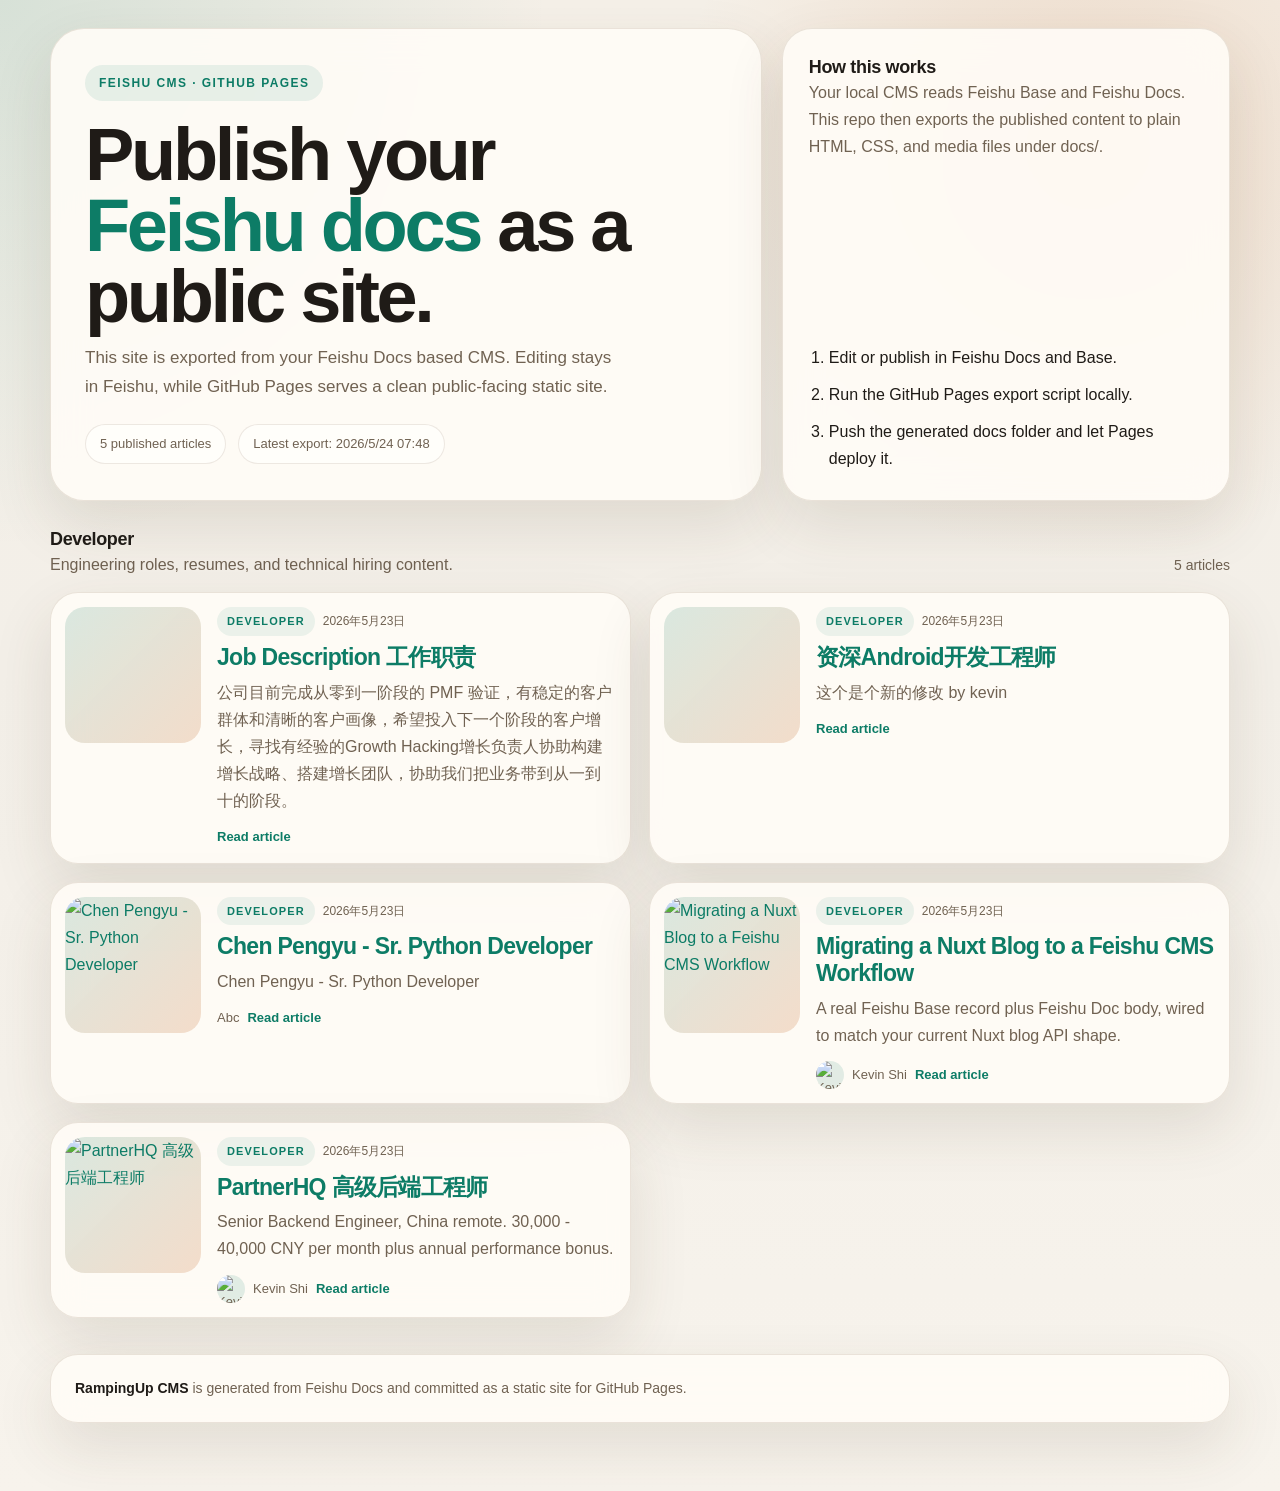
==== docs/index.html @ 3e1db4a0 "Add GitHub Pages export for Feishu CMS" ====
<!DOCTYPE html>
<html lang="zh-CN">
<head>
  <meta charset="utf-8" />
  <meta name="viewport" content="width=device-width, initial-scale=1" />
  <title>RampingUp CMS | Feishu Docs to GitHub Pages</title>
  <meta name="description" content="A Feishu Docs powered blog, exported as a static site for GitHub Pages." />
  <link rel="canonical" href="https://szrunworld.github.io/RampingUpCMS/" />
  <meta property="og:title" content="RampingUp CMS | Feishu Docs to GitHub Pages" />
  <meta property="og:description" content="A Feishu Docs powered blog, exported as a static site for GitHub Pages." />
  <meta property="og:type" content="article" />
  <meta property="og:url" content="https://szrunworld.github.io/RampingUpCMS/" />
  <link rel="stylesheet" href="./assets/site.css" />
</head>
<body class="">

      <main class="shell">
        <section class="site-hero">
          <div class="hero-card">
            <span class="hero-badge">Feishu CMS · GitHub Pages</span>
            <h1>Publish your <span>Feishu docs</span> as a public site.</h1>
            <p>This site is exported from your Feishu Docs based CMS. Editing stays in Feishu, while GitHub Pages serves a clean public-facing static site.</p>
            <div class="hero-meta">
              <span class="hero-pill">5 published articles</span>
              <span class="hero-pill">Latest export: 2026/5/24 07:48</span>
            </div>
          </div>
          <aside class="hero-side">
            <div>
              <h2>How this works</h2>
              <p>Your local CMS reads Feishu Base and Feishu Docs. This repo then exports the published content to plain HTML, CSS, and media files under docs/.</p>
            </div>
            <ol>
              <li>Edit or publish in Feishu Docs and Base.</li>
              <li>Run the GitHub Pages export script locally.</li>
              <li>Push the generated docs folder and let Pages deploy it.</li>
            </ol>
          </aside>
        </section>

        <section class="section-block">
    <div class="section-header">
      <div>
        <h2 class="section-title">Developer</h2>
        <p class="section-copy">Engineering roles, resumes, and technical hiring content.</p>
      </div>
      <div class="section-note">5 articles</div>
    </div>
    <div class="cards">
      <a class="post-card surface" href="./posts/job-description/">
    <div class="post-card__cover" aria-hidden="true"></div>
    <div class="post-card__body">
      <div class="post-card__eyebrow">
        <span class="post-card__tag">Developer</span>
        <span class="post-card__date">2026年5月23日</span>
      </div>
      <h3>Job Description 工作职责</h3>
      <p>公司目前完成从零到一阶段的 PMF 验证，有稳定的客户群体和清晰的客户画像，希望投入下一个阶段的客户增长，寻找有经验的Growth Hacking增长负责人协助构建增长战略、搭建增长团队，协助我们把业务带到从一到十的阶段。</p>
      <div class="post-card__meta">
        
        <span class="post-card__cta">Read article</span>
      </div>
    </div>
  </a>
<a class="post-card surface" href="./posts/android-2/">
    <div class="post-card__cover" aria-hidden="true"></div>
    <div class="post-card__body">
      <div class="post-card__eyebrow">
        <span class="post-card__tag">Developer</span>
        <span class="post-card__date">2026年5月23日</span>
      </div>
      <h3>资深Android开发工程师</h3>
      <p>这个是个新的修改 by kevin</p>
      <div class="post-card__meta">
        
        <span class="post-card__cta">Read article</span>
      </div>
    </div>
  </a>
<a class="post-card surface" href="./posts/chen-pengyu-sr-python-developer/">
    <img class="post-card__cover" src="https://images.unsplash.com/photo-1519389950473-47ba0277781c?auto=format&amp;fit=crop&amp;w=1200&amp;q=80" alt="Chen Pengyu - Sr. Python Developer" loading="lazy" />
    <div class="post-card__body">
      <div class="post-card__eyebrow">
        <span class="post-card__tag">Developer</span>
        <span class="post-card__date">2026年5月23日</span>
      </div>
      <h3>Chen Pengyu - Sr. Python Developer</h3>
      <p>Chen Pengyu - Sr. Python Developer</p>
      <div class="post-card__meta">
        <span class="post-card__author"><span>Abc</span></span>
        <span class="post-card__cta">Read article</span>
      </div>
    </div>
  </a>
<a class="post-card surface" href="./posts/migrating-a-nuxt-blog-to-feishu-cms/">
    <img class="post-card__cover" src="https://images.unsplash.com/photo-1516321318423-f06f85e504b3?auto=format&amp;fit=crop&amp;w=1200&amp;q=80" alt="Migrating a Nuxt Blog to a Feishu CMS Workflow" loading="lazy" />
    <div class="post-card__body">
      <div class="post-card__eyebrow">
        <span class="post-card__tag">Developer</span>
        <span class="post-card__date">2026年5月23日</span>
      </div>
      <h3>Migrating a Nuxt Blog to a Feishu CMS Workflow</h3>
      <p>A real Feishu Base record plus Feishu Doc body, wired to match your current Nuxt blog API shape.</p>
      <div class="post-card__meta">
        <span class="post-card__author"><img src="https://images.unsplash.com/photo-1545239351-1141bd82e8a6?auto=format&amp;fit=crop&amp;w=200&amp;q=80" alt="Kevin Shi" loading="lazy" /><span>Kevin Shi</span></span>
        <span class="post-card__cta">Read article</span>
      </div>
    </div>
  </a>
<a class="post-card surface" href="./posts/partnerhq-senior-backend-engineer/">
    <img class="post-card__cover" src="https://images.unsplash.com/photo-1519389950473-47ba0277781c?auto=format&amp;fit=crop&amp;w=1200&amp;q=80" alt="PartnerHQ 高级后端工程师" loading="lazy" />
    <div class="post-card__body">
      <div class="post-card__eyebrow">
        <span class="post-card__tag">Developer</span>
        <span class="post-card__date">2026年5月23日</span>
      </div>
      <h3>PartnerHQ 高级后端工程师</h3>
      <p>Senior Backend Engineer, China remote. 30,000 - 40,000 CNY per month plus annual performance bonus.</p>
      <div class="post-card__meta">
        <span class="post-card__author"><img src="https://images.unsplash.com/photo-1545239351-1141bd82e8a6?auto=format&amp;fit=crop&amp;w=200&amp;q=80" alt="Kevin Shi" loading="lazy" /><span>Kevin Shi</span></span>
        <span class="post-card__cta">Read article</span>
      </div>
    </div>
  </a>
    </div>
  </section>
        

        <footer class="site-footer surface">
          <strong>RampingUp CMS</strong> is generated from Feishu Docs and committed as a static site for GitHub Pages.
        </footer>
      </main>
    
</body>
</html>
---- docs/assets/site.css ----
:root {
  --bg: #f3efe8;
  --bg-soft: #fbf8f2;
  --paper: rgba(255, 252, 247, 0.9);
  --paper-strong: #fffaf3;
  --line: rgba(108, 79, 46, 0.14);
  --line-strong: rgba(108, 79, 46, 0.28);
  --text: #1f1b17;
  --muted: #706252;
  --brand: #0d7c66;
  --brand-deep: #085645;
  --accent: #c96f2d;
  --shadow: 0 24px 60px rgba(77, 54, 31, 0.12);
  --radius-xl: 28px;
  --radius-lg: 22px;
  --radius-md: 16px;
}

* {
  box-sizing: border-box;
}

html {
  scroll-behavior: smooth;
}

body {
  margin: 0;
  color: var(--text);
  background:
    radial-gradient(circle at top left, rgba(13, 124, 102, 0.13), transparent 28%),
    radial-gradient(circle at 85% 10%, rgba(201, 111, 45, 0.16), transparent 24%),
    linear-gradient(180deg, #f5f0e8 0%, #f3efe8 45%, #f7f3ec 100%);
  font-family: "Avenir Next", "IBM Plex Sans", "PingFang SC", "Hiragino Sans GB",
    "Noto Sans SC", sans-serif;
  line-height: 1.7;
  -webkit-font-smoothing: antialiased;
  text-rendering: optimizeLegibility;
}

a {
  color: var(--brand);
  text-decoration: none;
}

a:hover {
  color: var(--brand-deep);
}

img {
  max-width: 100%;
}

.shell {
  width: min(1180px, calc(100vw - 32px));
  margin: 0 auto;
  padding: 28px 0 68px;
}

.site-hero {
  display: grid;
  grid-template-columns: minmax(0, 1.35fr) minmax(320px, 0.85fr);
  gap: 20px;
  margin-bottom: 28px;
}

.hero-card,
.hero-side,
.surface {
  border: 1px solid var(--line);
  background: var(--paper);
  box-shadow: var(--shadow);
  backdrop-filter: blur(18px);
}

.hero-card {
  border-radius: 34px;
  padding: 36px 34px;
}

.hero-badge {
  display: inline-flex;
  align-items: center;
  gap: 10px;
  padding: 8px 14px;
  border-radius: 999px;
  background: rgba(13, 124, 102, 0.09);
  color: var(--brand);
  font-size: 12px;
  letter-spacing: 0.12em;
  text-transform: uppercase;
  font-weight: 700;
}

.hero-card h1 {
  margin: 18px 0 12px;
  font-size: clamp(38px, 6vw, 74px);
  line-height: 0.96;
  letter-spacing: -0.045em;
}

.hero-card h1 span {
  color: var(--brand);
}

.hero-card p {
  margin: 0;
  max-width: 56ch;
  font-size: 17px;
  color: var(--muted);
}

.hero-meta {
  display: flex;
  gap: 12px;
  flex-wrap: wrap;
  margin-top: 22px;
}

.hero-pill {
  display: inline-flex;
  align-items: center;
  padding: 8px 14px;
  border-radius: 999px;
  background: rgba(255, 255, 255, 0.56);
  border: 1px solid rgba(108, 79, 46, 0.12);
  font-size: 13px;
  color: var(--muted);
}

.hero-side {
  border-radius: 30px;
  padding: 28px 26px;
  display: flex;
  flex-direction: column;
  gap: 18px;
  justify-content: space-between;
}

.hero-side h2,
.section-title {
  margin: 0;
  font-size: 18px;
  line-height: 1.2;
  letter-spacing: -0.02em;
}

.hero-side p,
.section-copy {
  margin: 0;
  color: var(--muted);
}

.hero-side ol {
  margin: 0;
  padding-left: 20px;
  color: var(--text);
}

.hero-side li + li {
  margin-top: 10px;
}

.section-block {
  margin-bottom: 26px;
}

.section-header {
  display: flex;
  justify-content: space-between;
  gap: 16px;
  align-items: end;
  margin-bottom: 14px;
}

.section-note {
  color: var(--muted);
  font-size: 14px;
}

.section-copy strong {
  color: var(--text);
}

.cards {
  display: grid;
  grid-template-columns: repeat(2, minmax(0, 1fr));
  gap: 18px;
}

.post-card {
  display: grid;
  grid-template-columns: 136px 1fr;
  gap: 16px;
  border-radius: var(--radius-xl);
  overflow: hidden;
  padding: 14px;
  transition: transform 180ms ease, border-color 180ms ease, box-shadow 180ms ease;
}

.post-card:hover {
  transform: translateY(-2px);
  border-color: var(--line-strong);
  box-shadow: 0 24px 50px rgba(77, 54, 31, 0.16);
}

.post-card__cover {
  display: block;
  width: 136px;
  height: 136px;
  object-fit: cover;
  border-radius: 20px;
  background:
    linear-gradient(135deg, rgba(13, 124, 102, 0.15), rgba(201, 111, 45, 0.22));
}

.post-card__body {
  min-width: 0;
}

.post-card__eyebrow {
  display: flex;
  gap: 8px;
  align-items: center;
  flex-wrap: wrap;
  margin-bottom: 8px;
}

.post-card__tag {
  display: inline-flex;
  align-items: center;
  padding: 5px 10px;
  border-radius: 999px;
  background: rgba(13, 124, 102, 0.08);
  color: var(--brand);
  font-size: 11px;
  letter-spacing: 0.1em;
  text-transform: uppercase;
  font-weight: 700;
}

.post-card__date {
  color: var(--muted);
  font-size: 12px;
}

.post-card h3 {
  margin: 0 0 8px;
  font-size: 23px;
  line-height: 1.16;
  letter-spacing: -0.03em;
}

.post-card p {
  margin: 0 0 12px;
  color: var(--muted);
}

.post-card__meta {
  display: flex;
  gap: 8px;
  align-items: center;
  flex-wrap: wrap;
  color: var(--muted);
  font-size: 13px;
}

.post-card__author {
  display: inline-flex;
  align-items: center;
  gap: 8px;
  min-width: 0;
}

.post-card__author img {
  width: 28px;
  height: 28px;
  border-radius: 50%;
  object-fit: cover;
  background: rgba(13, 124, 102, 0.12);
}

.post-card__cta {
  color: var(--brand);
  font-weight: 700;
}

.empty-state {
  padding: 28px 24px;
  border-radius: var(--radius-xl);
  text-align: center;
}

.site-footer {
  margin-top: 36px;
  padding: 22px 24px;
  border-radius: var(--radius-xl);
  color: var(--muted);
  font-size: 14px;
}

.site-footer strong {
  color: var(--text);
}

.article-shell {
  width: min(1040px, calc(100vw - 28px));
}

.article-hero {
  border-radius: 36px;
  padding: 18px;
  overflow: hidden;
}

.article-cover {
  border-radius: 26px;
  width: 100%;
  max-height: 360px;
  object-fit: cover;
  background:
    linear-gradient(135deg, rgba(13, 124, 102, 0.15), rgba(201, 111, 45, 0.22));
}

.article-header {
  padding: 28px 16px 10px;
}

.article-back {
  display: inline-flex;
  align-items: center;
  gap: 8px;
  font-size: 14px;
  color: var(--muted);
}

.article-kicker {
  display: flex;
  flex-wrap: wrap;
  gap: 10px;
  align-items: center;
  margin-top: 18px;
}

.article-title {
  margin: 16px 0 12px;
  font-size: clamp(36px, 5.5vw, 68px);
  line-height: 0.96;
  letter-spacing: -0.05em;
}

.article-subtitle {
  margin: 0;
  font-size: 18px;
  color: var(--muted);
}

.article-meta {
  display: flex;
  justify-content: space-between;
  gap: 18px;
  flex-wrap: wrap;
  align-items: center;
  margin-top: 24px;
}

.author-stack {
  display: flex;
  gap: 10px;
  align-items: center;
  min-width: 0;
}

.author-stack img {
  width: 48px;
  height: 48px;
  border-radius: 50%;
  object-fit: cover;
  background: rgba(13, 124, 102, 0.12);
}

.author-stack__text {
  min-width: 0;
}

.author-stack__text strong,
.author-stack__text span {
  display: block;
}

.author-stack__text span {
  color: var(--muted);
  font-size: 13px;
}

.article-actions {
  display: flex;
  gap: 10px;
  align-items: center;
  flex-wrap: wrap;
}

.action-link {
  display: inline-flex;
  align-items: center;
  justify-content: center;
  min-height: 42px;
  padding: 10px 16px;
  border-radius: 999px;
  border: 1px solid var(--line);
  background: rgba(255, 255, 255, 0.66);
  color: var(--text);
  font-weight: 600;
}

.action-link--primary {
  background: var(--brand);
  border-color: var(--brand);
  color: white;
}

.article-body {
  padding: 30px 16px 6px;
}

.content {
  font-size: 17px;
  color: var(--text);
  word-break: break-word;
}

.content > *:first-child {
  margin-top: 0;
}

.content p,
.content li {
  margin: 0 0 1.1em;
}

.content h1,
.content h2,
.content h3,
.content h4 {
  margin: 1.7em 0 0.65em;
  color: var(--text);
  line-height: 1.12;
  letter-spacing: -0.03em;
}

.content h1 {
  font-size: clamp(30px, 4.2vw, 46px);
}

.content h2 {
  font-size: clamp(24px, 3vw, 34px);
}

.content h3 {
  font-size: clamp(20px, 2.4vw, 26px);
}

.content h4 {
  font-size: 18px;
}

.content ul,
.content ol {
  margin: 0 0 1.25em;
  padding-left: 1.35em;
}

.content blockquote {
  margin: 1.4em 0;
  padding: 14px 18px;
  border-left: 4px solid rgba(13, 124, 102, 0.34);
  background: rgba(13, 124, 102, 0.08);
  border-radius: 0 18px 18px 0;
  color: #26443b;
}

.content code {
  padding: 0.15em 0.45em;
  border-radius: 8px;
  background: rgba(31, 27, 23, 0.08);
  font-family: "SFMono-Regular", "JetBrains Mono", "IBM Plex Mono", monospace;
  font-size: 0.92em;
}

.content pre {
  margin: 1.4em 0;
  padding: 18px;
  overflow: auto;
  border-radius: 20px;
  background: #171717;
  color: #f7f4ee;
}

.content pre code {
  padding: 0;
  background: transparent;
  color: inherit;
}

.content a {
  text-decoration: underline;
  text-decoration-thickness: 0.08em;
  text-underline-offset: 0.18em;
}

.content hr {
  margin: 2em 0;
  border: 0;
  border-top: 1px solid rgba(108, 79, 46, 0.18);
}

.content table {
  width: 100%;
  margin: 1.4em 0;
  border-collapse: collapse;
  overflow: hidden;
  border-radius: 18px;
  border: 1px solid rgba(108, 79, 46, 0.16);
  background: rgba(255, 255, 255, 0.72);
}

.content th,
.content td {
  padding: 12px 14px;
  border-bottom: 1px solid rgba(108, 79, 46, 0.12);
  text-align: left;
  vertical-align: top;
}

.content th {
  background: rgba(13, 124, 102, 0.09);
}

.content img,
.content .feishu-inline-image {
  display: block;
  width: auto;
  max-width: min(100%, 620px);
  max-height: 440px;
  height: auto;
  margin: 1.5em auto;
  border-radius: 18px;
  box-shadow: 0 18px 50px rgba(77, 54, 31, 0.16);
  background: rgba(255, 255, 255, 0.72);
}

.feishu-file-card {
  margin: 1.6em 0;
  padding: 16px 18px;
  border-radius: 20px;
  border: 1px solid rgba(108, 79, 46, 0.16);
  background: rgba(255, 255, 255, 0.72);
}

.feishu-file-card__title {
  font-weight: 700;
  margin-bottom: 8px;
}

.feishu-file-card__meta {
  color: var(--muted);
  font-size: 14px;
  margin-bottom: 10px;
}

.feishu-mention {
  display: inline-flex;
  align-items: center;
  padding: 0.12em 0.55em;
  border-radius: 999px;
  background: rgba(13, 124, 102, 0.08);
  color: var(--brand);
  font-weight: 700;
}

.article-footer {
  margin-top: 28px;
  padding: 18px 0 10px;
  border-top: 1px solid rgba(108, 79, 46, 0.14);
  color: var(--muted);
  font-size: 14px;
}

@media (max-width: 960px) {
  .site-hero,
  .cards,
  .post-card {
    grid-template-columns: 1fr;
  }

  .post-card__cover {
    width: 100%;
    height: 220px;
  }
}

@media (max-width: 720px) {
  .shell {
    width: min(100vw - 20px, 100%);
    padding-top: 18px;
  }

  .hero-card,
  .hero-side,
  .article-hero {
    border-radius: 24px;
  }

  .hero-card,
  .hero-side {
    padding: 24px 20px;
  }

  .article-body,
  .article-header {
    padding-left: 8px;
    padding-right: 8px;
  }

  .article-meta {
    align-items: flex-start;
  }
}
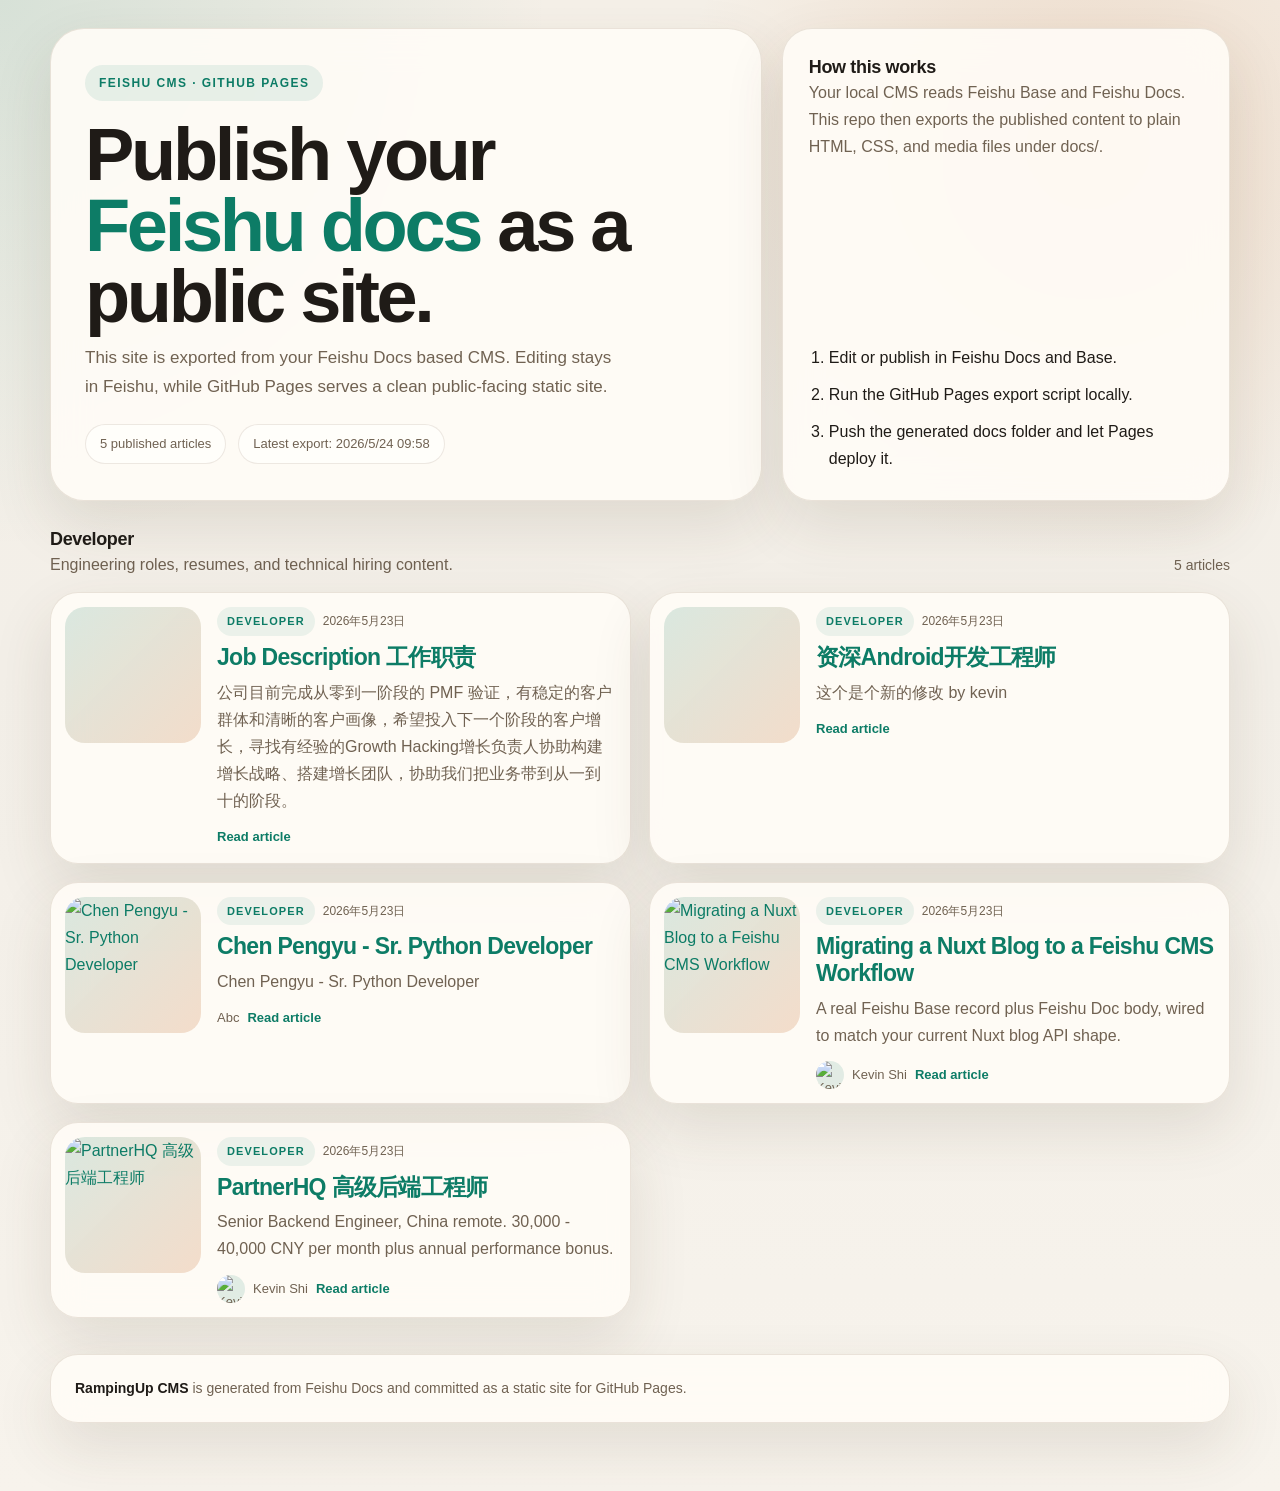
==== commit cb982c64: "Fix public article links and heading markup" ====
--- a/docs/index.html
+++ b/docs/index.html
@@ -22,7 +22,7 @@
             <p>This site is exported from your Feishu Docs based CMS. Editing stays in Feishu, while GitHub Pages serves a clean public-facing static site.</p>
             <div class="hero-meta">
               <span class="hero-pill">5 published articles</span>
-              <span class="hero-pill">Latest export: 2026/5/24 07:48</span>
+              <span class="hero-pill">Latest export: 2026/5/24 09:58</span>
             </div>
           </div>
           <aside class="hero-side">
--- a/docs/assets/site.css
+++ b/docs/assets/site.css
@@ -550,6 +550,17 @@
   background: rgba(255, 255, 255, 0.72);
 }
 
+.content video,
+.content .feishu-inline-video {
+  display: block;
+  width: min(100%, 820px);
+  max-height: 460px;
+  margin: 1.5em auto;
+  border-radius: 18px;
+  box-shadow: 0 18px 50px rgba(77, 54, 31, 0.16);
+  background: rgba(255, 255, 255, 0.72);
+}
+
 .feishu-file-card {
   margin: 1.6em 0;
   padding: 16px 18px;
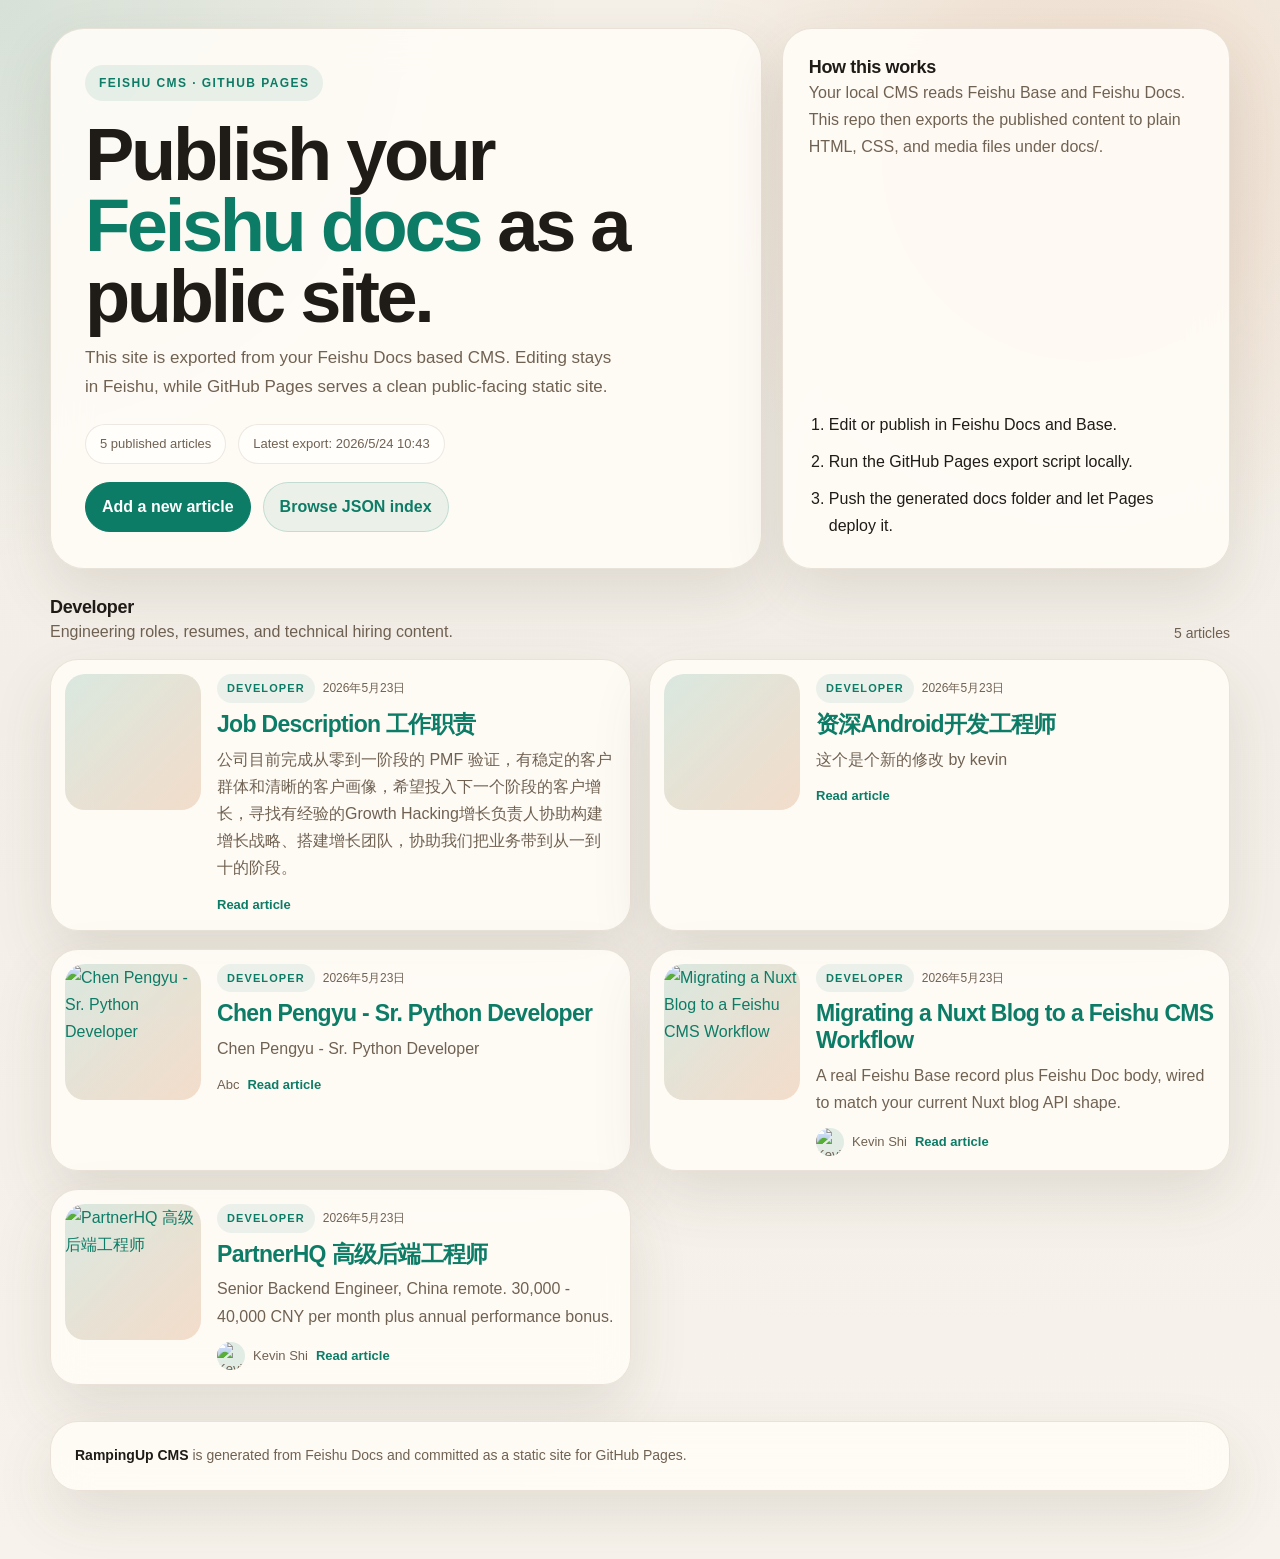
==== commit f4ddde9e: "Fix public article rendering and add submit entry" ====
--- a/docs/index.html
+++ b/docs/index.html
@@ -22,7 +22,11 @@
             <p>This site is exported from your Feishu Docs based CMS. Editing stays in Feishu, while GitHub Pages serves a clean public-facing static site.</p>
             <div class="hero-meta">
               <span class="hero-pill">5 published articles</span>
-              <span class="hero-pill">Latest export: 2026/5/24 09:58</span>
+              <span class="hero-pill">Latest export: 2026/5/24 10:43</span>
+            </div>
+            <div class="hero-actions">
+              <a class="action-link action-link--primary" href="./submit/">Add a new article</a>
+              <a class="action-link action-link--soft" href="./search-index.json">Browse JSON index</a>
             </div>
           </div>
           <aside class="hero-side">
--- a/docs/assets/site.css
+++ b/docs/assets/site.css
@@ -118,6 +118,13 @@
   margin-top: 22px;
 }
 
+.hero-actions {
+  display: flex;
+  gap: 12px;
+  flex-wrap: wrap;
+  margin-top: 18px;
+}
+
 .hero-pill {
   display: inline-flex;
   align-items: center;
@@ -418,6 +425,12 @@
   background: var(--brand);
   border-color: var(--brand);
   color: white;
+}
+
+.action-link--soft {
+  background: rgba(13, 124, 102, 0.08);
+  border-color: rgba(13, 124, 102, 0.18);
+  color: var(--brand);
 }
 
 .article-body {
@@ -598,8 +611,88 @@
   font-size: 14px;
 }
 
+.submit-grid {
+  display: grid;
+  grid-template-columns: minmax(0, 1.15fr) minmax(280px, 0.85fr);
+  gap: 20px;
+}
+
+.submit-card {
+  border-radius: 34px;
+  padding: 30px 28px;
+}
+
+.submit-card h1,
+.submit-card h2 {
+  margin: 0 0 12px;
+  line-height: 1.02;
+  letter-spacing: -0.04em;
+}
+
+.submit-card h1 {
+  font-size: clamp(34px, 5vw, 62px);
+}
+
+.submit-card p {
+  margin: 0;
+  color: var(--muted);
+}
+
+.submit-form {
+  display: grid;
+  gap: 14px;
+  margin-top: 22px;
+}
+
+.submit-field {
+  display: grid;
+  gap: 8px;
+}
+
+.submit-field label {
+  font-size: 13px;
+  color: var(--muted);
+}
+
+.submit-field input,
+.submit-field select {
+  width: 100%;
+  min-height: 50px;
+  border-radius: 16px;
+  border: 1px solid var(--line);
+  background: rgba(255, 255, 255, 0.76);
+  color: var(--text);
+  padding: 12px 14px;
+  font: inherit;
+}
+
+.submit-field small,
+.submit-status,
+.submit-list {
+  color: var(--muted);
+  font-size: 14px;
+  line-height: 1.7;
+}
+
+.submit-actions {
+  display: flex;
+  gap: 12px;
+  flex-wrap: wrap;
+  margin-top: 8px;
+}
+
+.submit-list {
+  margin: 16px 0 0;
+  padding-left: 18px;
+}
+
+.submit-list li + li {
+  margin-top: 10px;
+}
+
 @media (max-width: 960px) {
   .site-hero,
+  .submit-grid,
   .cards,
   .post-card {
     grid-template-columns: 1fr;
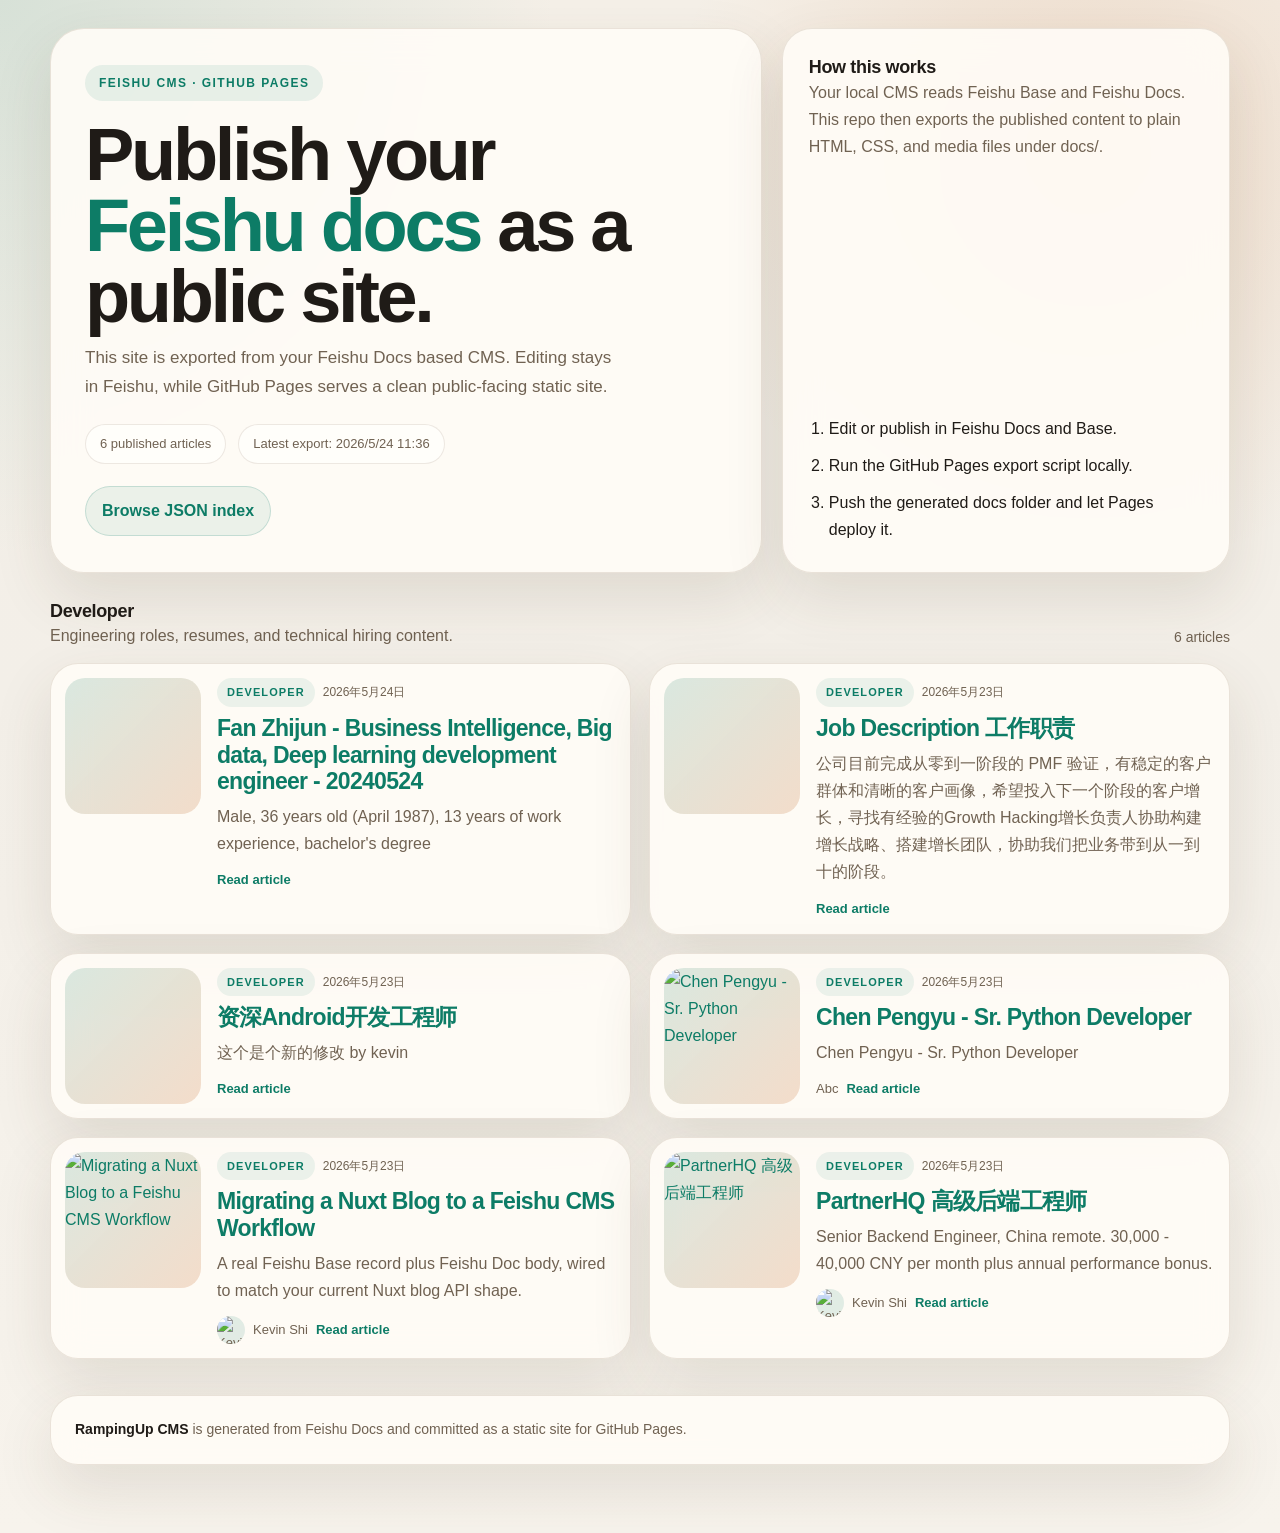
==== commit 5fa95da3: "Remove public article submission entry" ====
--- a/docs/index.html
+++ b/docs/index.html
@@ -21,11 +21,10 @@
             <h1>Publish your <span>Feishu docs</span> as a public site.</h1>
             <p>This site is exported from your Feishu Docs based CMS. Editing stays in Feishu, while GitHub Pages serves a clean public-facing static site.</p>
             <div class="hero-meta">
-              <span class="hero-pill">5 published articles</span>
-              <span class="hero-pill">Latest export: 2026/5/24 10:43</span>
+              <span class="hero-pill">6 published articles</span>
+              <span class="hero-pill">Latest export: 2026/5/24 11:36</span>
             </div>
-            <div class="hero-actions">
-              <a class="action-link action-link--primary" href="./submit/">Add a new article</a>
+            <div class="hero-meta">
               <a class="action-link action-link--soft" href="./search-index.json">Browse JSON index</a>
             </div>
           </div>
@@ -48,10 +47,25 @@
         <h2 class="section-title">Developer</h2>
         <p class="section-copy">Engineering roles, resumes, and technical hiring content.</p>
       </div>
-      <div class="section-note">5 articles</div>
+      <div class="section-note">6 articles</div>
     </div>
     <div class="cards">
-      <a class="post-card surface" href="./posts/job-description/">
+      <a class="post-card surface" href="./posts/fan-zhijun-business-intelligence-big-data-deep-learning-development-engineer-20240524/">
+    <div class="post-card__cover" aria-hidden="true"></div>
+    <div class="post-card__body">
+      <div class="post-card__eyebrow">
+        <span class="post-card__tag">Developer</span>
+        <span class="post-card__date">2026年5月24日</span>
+      </div>
+      <h3>Fan Zhijun - Business Intelligence, Big data, Deep learning development engineer - 20240524</h3>
+      <p>Male, 36 years old (April 1987), 13 years of work experience, bachelor&#39;s degree</p>
+      <div class="post-card__meta">
+        
+        <span class="post-card__cta">Read article</span>
+      </div>
+    </div>
+  </a>
+<a class="post-card surface" href="./posts/job-description/">
     <div class="post-card__cover" aria-hidden="true"></div>
     <div class="post-card__body">
       <div class="post-card__eyebrow">
--- a/docs/assets/site.css
+++ b/docs/assets/site.css
@@ -118,13 +118,6 @@
   margin-top: 22px;
 }
 
-.hero-actions {
-  display: flex;
-  gap: 12px;
-  flex-wrap: wrap;
-  margin-top: 18px;
-}
-
 .hero-pill {
   display: inline-flex;
   align-items: center;
@@ -611,88 +604,8 @@
   font-size: 14px;
 }
 
-.submit-grid {
-  display: grid;
-  grid-template-columns: minmax(0, 1.15fr) minmax(280px, 0.85fr);
-  gap: 20px;
-}
-
-.submit-card {
-  border-radius: 34px;
-  padding: 30px 28px;
-}
-
-.submit-card h1,
-.submit-card h2 {
-  margin: 0 0 12px;
-  line-height: 1.02;
-  letter-spacing: -0.04em;
-}
-
-.submit-card h1 {
-  font-size: clamp(34px, 5vw, 62px);
-}
-
-.submit-card p {
-  margin: 0;
-  color: var(--muted);
-}
-
-.submit-form {
-  display: grid;
-  gap: 14px;
-  margin-top: 22px;
-}
-
-.submit-field {
-  display: grid;
-  gap: 8px;
-}
-
-.submit-field label {
-  font-size: 13px;
-  color: var(--muted);
-}
-
-.submit-field input,
-.submit-field select {
-  width: 100%;
-  min-height: 50px;
-  border-radius: 16px;
-  border: 1px solid var(--line);
-  background: rgba(255, 255, 255, 0.76);
-  color: var(--text);
-  padding: 12px 14px;
-  font: inherit;
-}
-
-.submit-field small,
-.submit-status,
-.submit-list {
-  color: var(--muted);
-  font-size: 14px;
-  line-height: 1.7;
-}
-
-.submit-actions {
-  display: flex;
-  gap: 12px;
-  flex-wrap: wrap;
-  margin-top: 8px;
-}
-
-.submit-list {
-  margin: 16px 0 0;
-  padding-left: 18px;
-}
-
-.submit-list li + li {
-  margin-top: 10px;
-}
-
 @media (max-width: 960px) {
   .site-hero,
-  .submit-grid,
   .cards,
   .post-card {
     grid-template-columns: 1fr;
